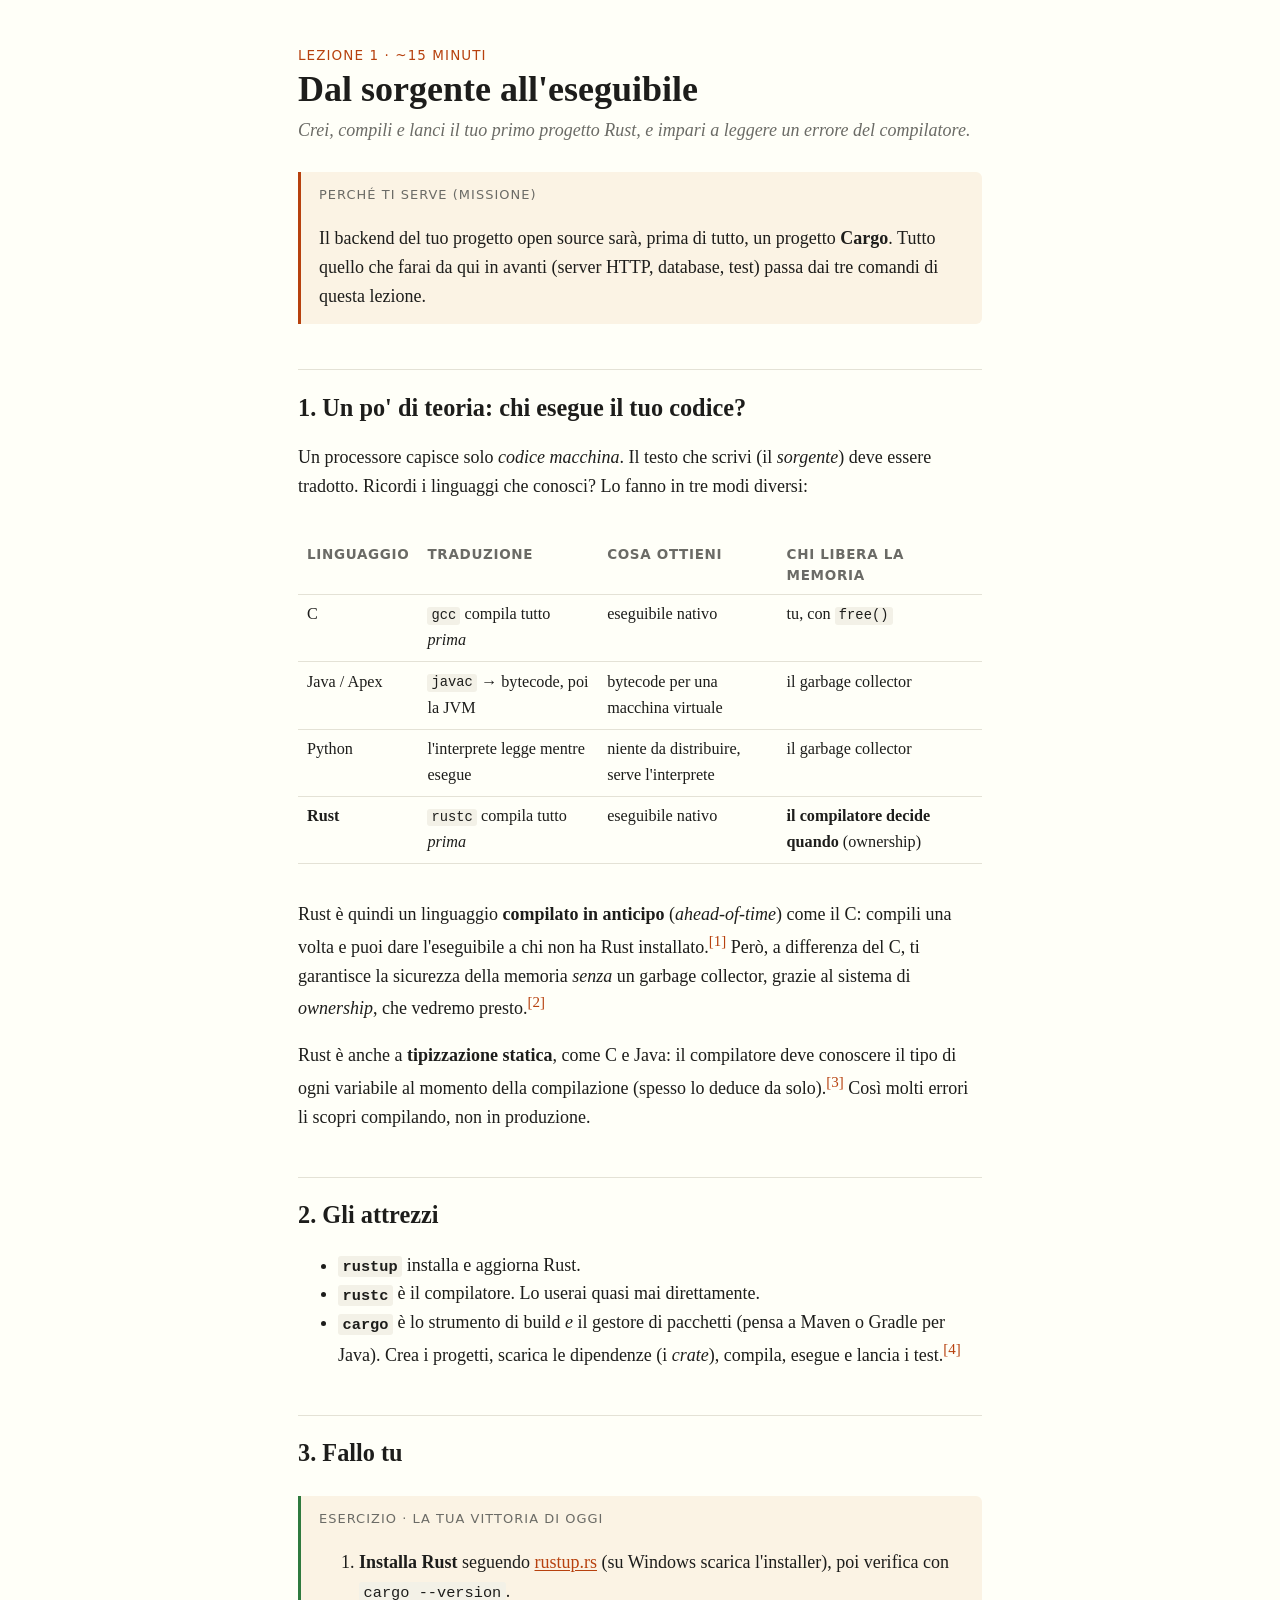
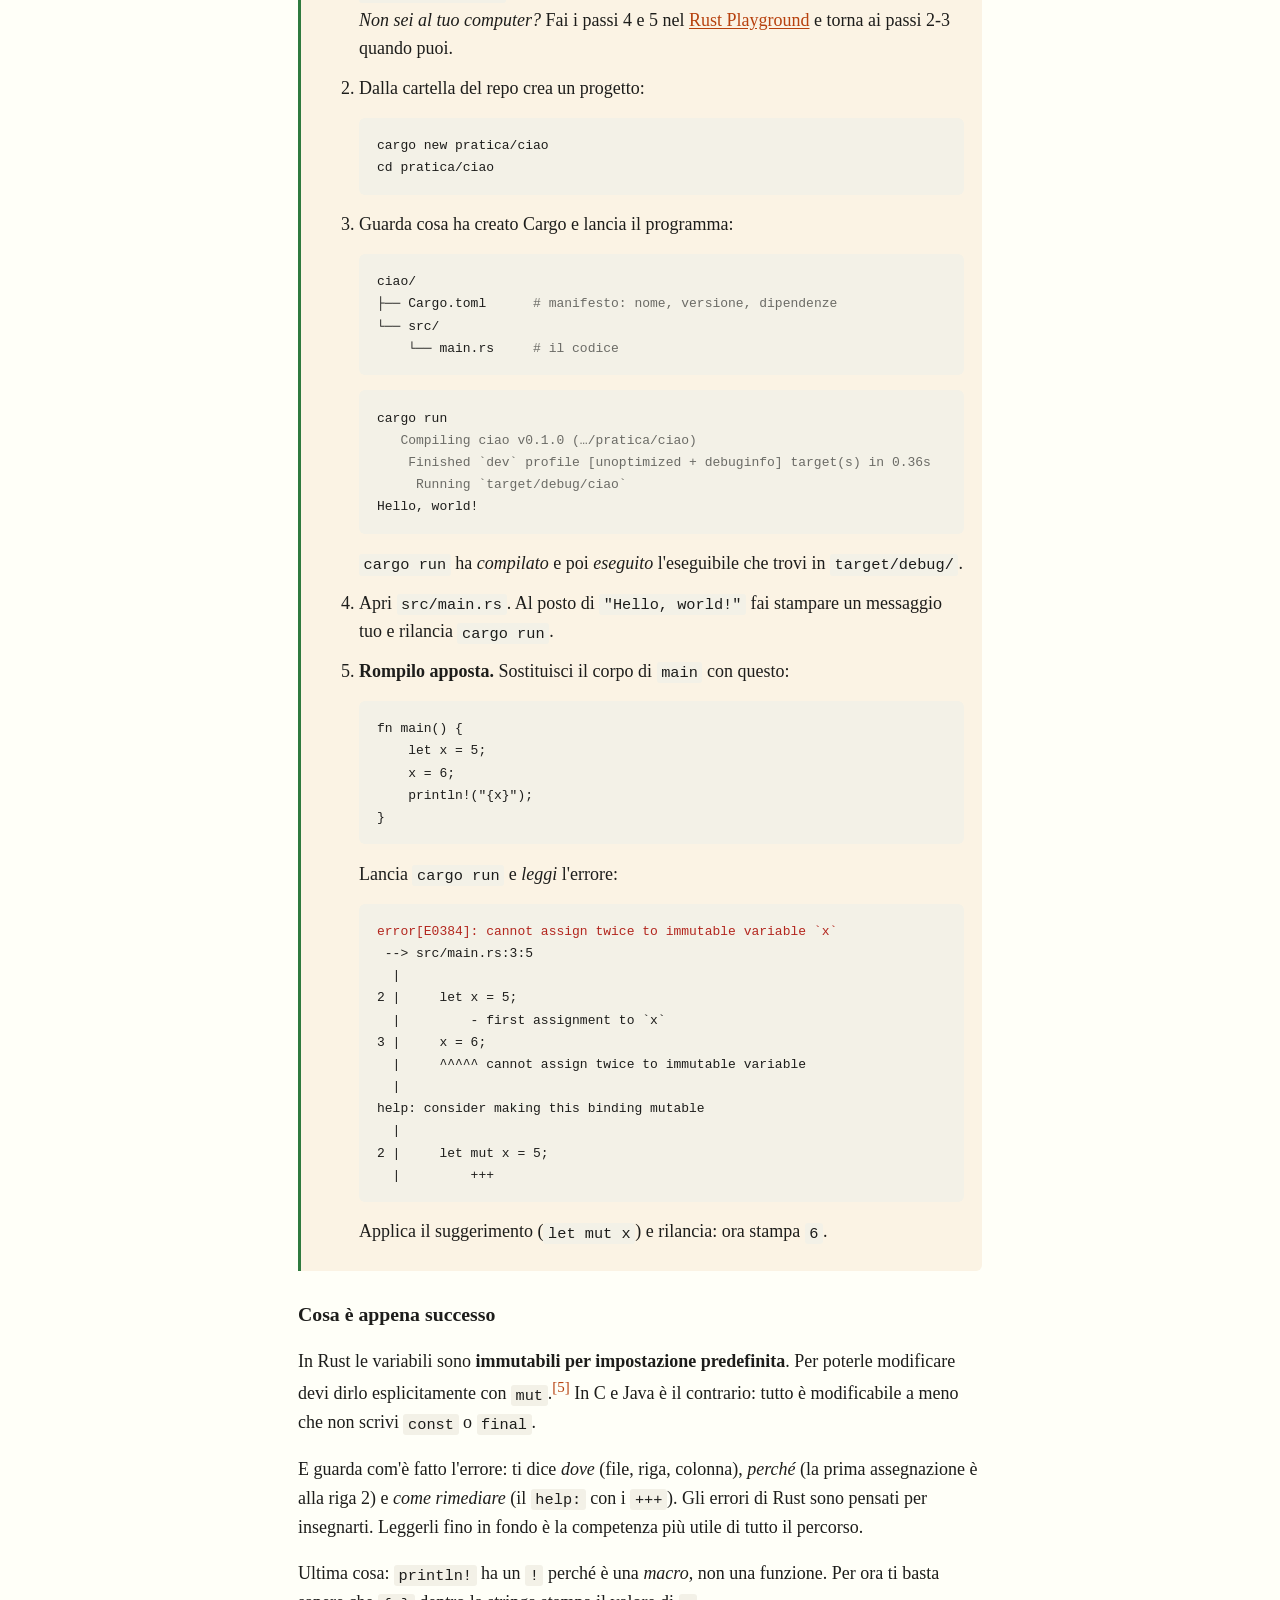
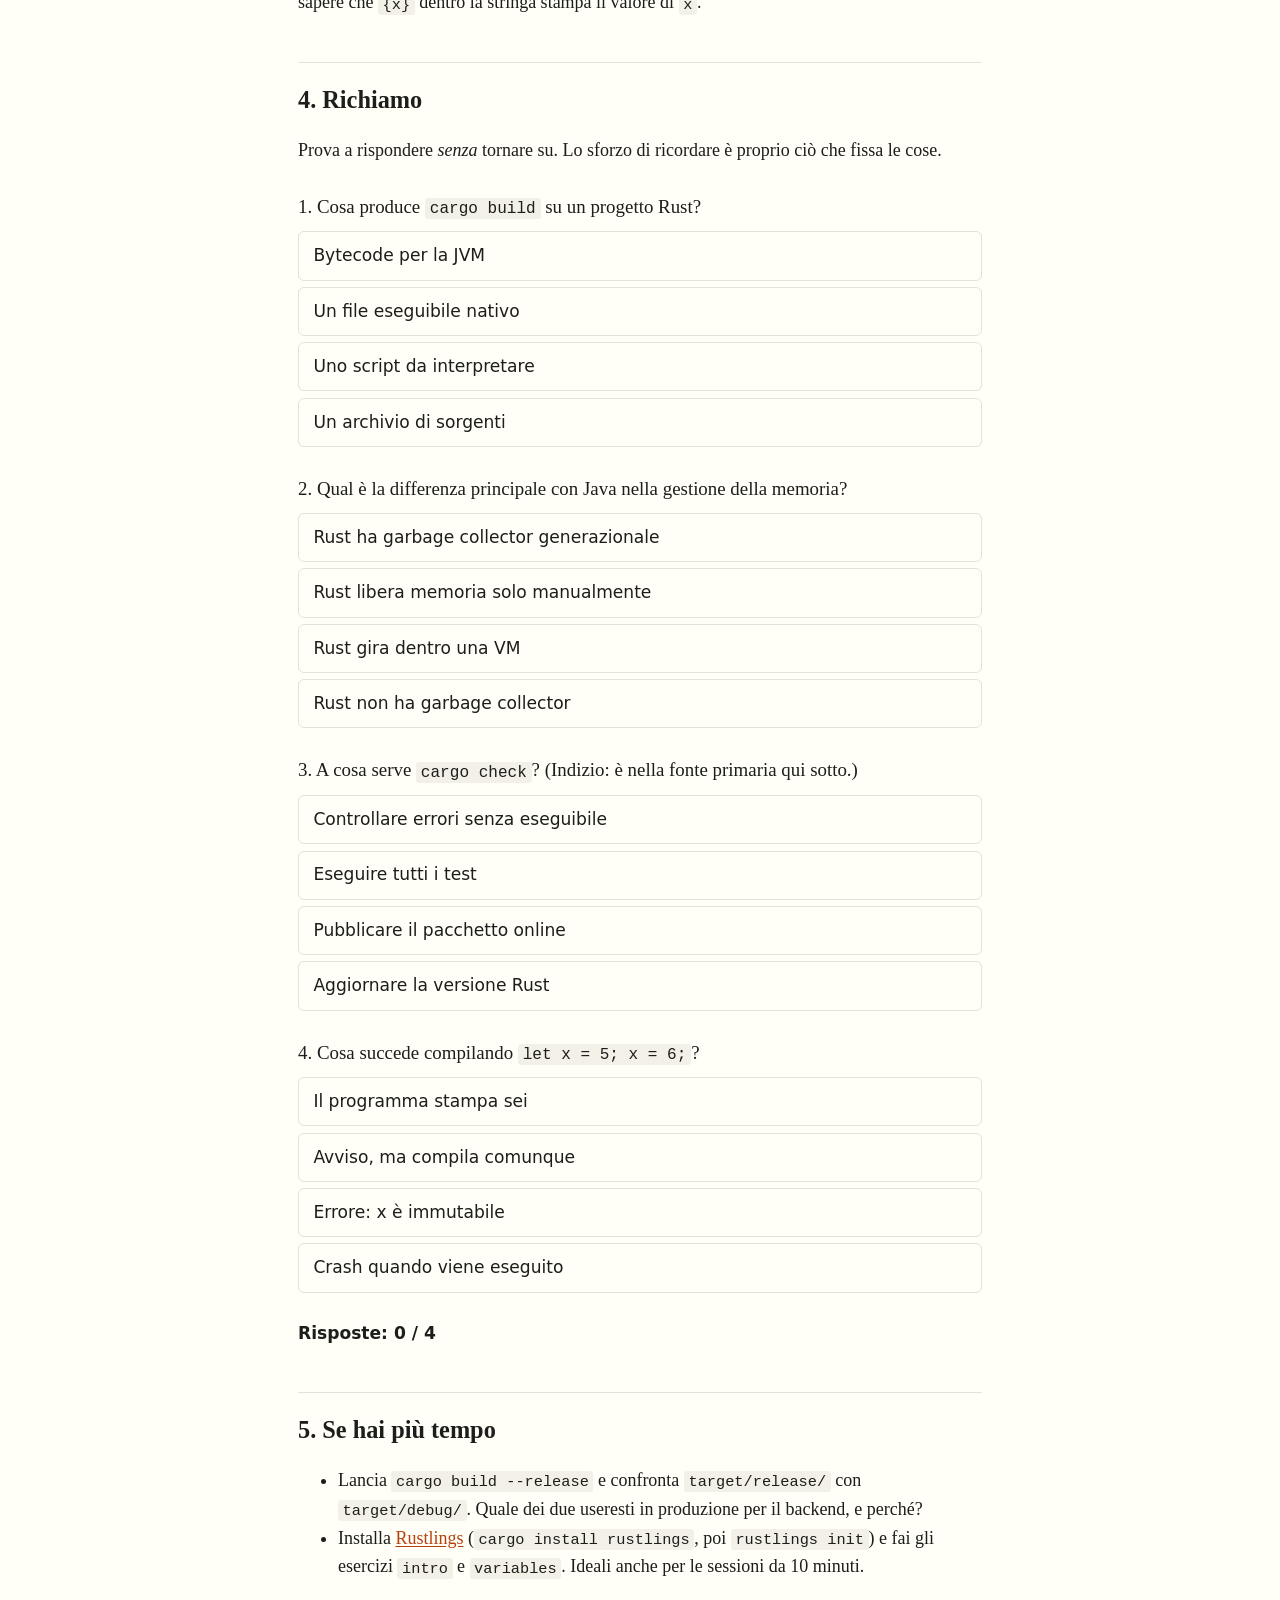
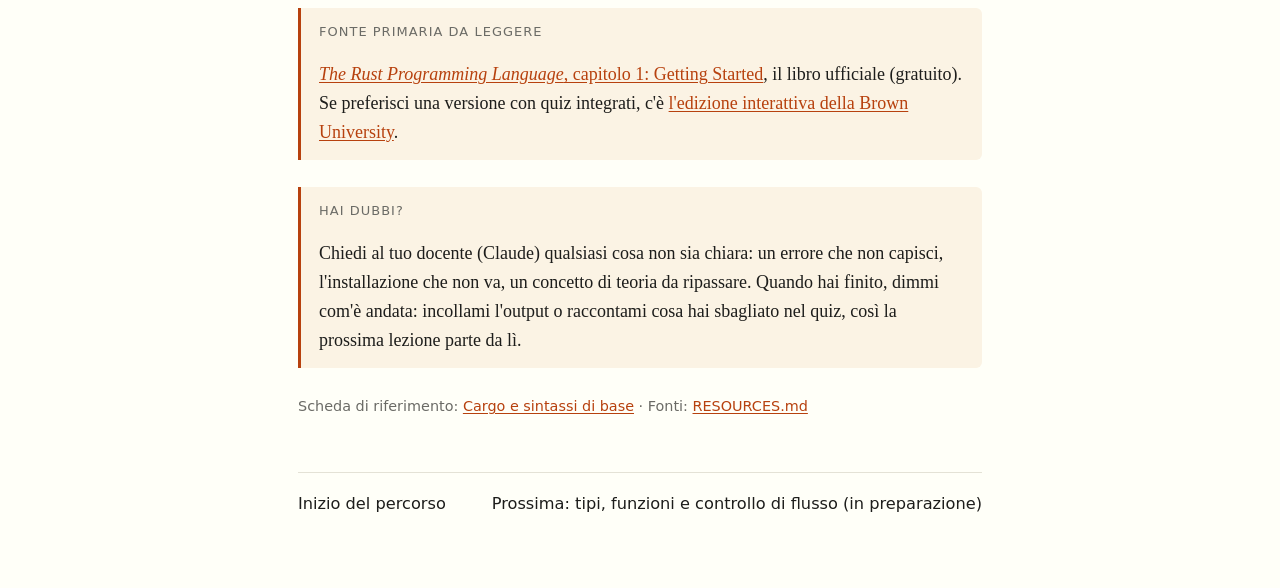
==== lessons/0001-dal-sorgente-all-eseguibile.html @ 7641df3b "Set up teaching workspace and first Rust lesson Mission, curated resources, teacher notes, first lea" ====
<!doctype html>
<html lang="it">
<head>
<meta charset="utf-8">
<meta name="viewport" content="width=device-width, initial-scale=1">
<title>Primo progetto Cargo</title>
<link rel="stylesheet" href="../assets/style.css">
</head>
<body>
<main>

<p class="kicker">Lezione 1 · ~15 minuti</p>
<h1>Dal sorgente all'eseguibile</h1>
<p class="subtitle">Crei, compili e lanci il tuo primo progetto Rust, e impari a leggere un errore del compilatore.</p>

<div class="note">
<span class="label">Perché ti serve (missione)</span>
<p>Il backend del tuo progetto open source sarà, prima di tutto, un progetto <strong>Cargo</strong>. Tutto quello che farai da qui in avanti (server HTTP, database, test) passa dai tre comandi di questa lezione.</p>
</div>

<h2>1. Un po' di teoria: chi esegue il tuo codice?</h2>

<p>Un processore capisce solo <em>codice macchina</em>. Il testo che scrivi (il <em>sorgente</em>) deve essere tradotto. Ricordi i linguaggi che conosci? Lo fanno in tre modi diversi:</p>

<div class="table-wrap">
<table>
<thead><tr><th>Linguaggio</th><th>Traduzione</th><th>Cosa ottieni</th><th>Chi libera la memoria</th></tr></thead>
<tbody>
<tr><td>C</td><td><code>gcc</code> compila tutto <em>prima</em></td><td>eseguibile nativo</td><td>tu, con <code>free()</code></td></tr>
<tr><td>Java / Apex</td><td><code>javac</code> → bytecode, poi la JVM</td><td>bytecode per una macchina virtuale</td><td>il garbage collector</td></tr>
<tr><td>Python</td><td>l'interprete legge mentre esegue</td><td>niente da distribuire, serve l'interprete</td><td>il garbage collector</td></tr>
<tr><td><strong>Rust</strong></td><td><code>rustc</code> compila tutto <em>prima</em></td><td>eseguibile nativo</td><td><strong>il compilatore decide quando</strong> (ownership)</td></tr>
</tbody>
</table>
</div>

<p>Rust è quindi un linguaggio <strong>compilato in anticipo</strong> (<em>ahead-of-time</em>) come il C: compili una volta e puoi dare l'eseguibile a chi non ha Rust installato.<sup><a href="https://doc.rust-lang.org/book/ch01-02-hello-world.html">[1]</a></sup> Però, a differenza del C, ti garantisce la sicurezza della memoria <em>senza</em> un garbage collector, grazie al sistema di <em>ownership</em>, che vedremo presto.<sup><a href="https://doc.rust-lang.org/book/ch04-00-understanding-ownership.html">[2]</a></sup></p>

<p>Rust è anche a <strong>tipizzazione statica</strong>, come C e Java: il compilatore deve conoscere il tipo di ogni variabile al momento della compilazione (spesso lo deduce da solo).<sup><a href="https://doc.rust-lang.org/book/ch03-02-data-types.html">[3]</a></sup> Così molti errori li scopri compilando, non in produzione.</p>

<h2>2. Gli attrezzi</h2>
<ul>
<li><strong><code>rustup</code></strong> installa e aggiorna Rust.</li>
<li><strong><code>rustc</code></strong> è il compilatore. Lo userai quasi mai direttamente.</li>
<li><strong><code>cargo</code></strong> è lo strumento di build <em>e</em> il gestore di pacchetti (pensa a Maven o Gradle per Java). Crea i progetti, scarica le dipendenze (i <em>crate</em>), compila, esegue e lancia i test.<sup><a href="https://doc.rust-lang.org/book/ch01-03-hello-cargo.html">[4]</a></sup></li>
</ul>

<h2>3. Fallo tu</h2>

<div class="task">
<span class="label">Esercizio · la tua vittoria di oggi</span>
<ol class="steps">
<li><strong>Installa Rust</strong> seguendo <a href="https://rustup.rs/">rustup.rs</a> (su Windows scarica l'installer), poi verifica con <code>cargo --version</code>.<br>
<em>Non sei al tuo computer?</em> Fai i passi 4 e 5 nel <a href="https://play.rust-lang.org/">Rust Playground</a> e torna ai passi 2-3 quando puoi.</li>
<li>Dalla cartella del repo crea un progetto:
<pre><code>cargo new pratica/ciao
cd pratica/ciao</code></pre></li>
<li>Guarda cosa ha creato Cargo e lancia il programma:
<pre><code>ciao/
├── Cargo.toml      <span class="out"># manifesto: nome, versione, dipendenze</span>
└── src/
    └── main.rs     <span class="out"># il codice</span></code></pre>
<pre><code>cargo run
<span class="out">   Compiling ciao v0.1.0 (…/pratica/ciao)
    Finished `dev` profile [unoptimized + debuginfo] target(s) in 0.36s
     Running `target/debug/ciao`</span>
Hello, world!</code></pre>
<code>cargo run</code> ha <em>compilato</em> e poi <em>eseguito</em> l'eseguibile che trovi in <code>target/debug/</code>.</li>
<li>Apri <code>src/main.rs</code>. Al posto di <code>"Hello, world!"</code> fai stampare un messaggio tuo e rilancia <code>cargo run</code>.</li>
<li><strong>Rompilo apposta.</strong> Sostituisci il corpo di <code>main</code> con questo:
<pre><code>fn main() {
    let x = 5;
    x = 6;
    println!("{x}");
}</code></pre>
Lancia <code>cargo run</code> e <em>leggi</em> l'errore:
<pre><code><span class="err">error[E0384]: cannot assign twice to immutable variable `x`</span>
 --> src/main.rs:3:5
  |
2 |     let x = 5;
  |         - first assignment to `x`
3 |     x = 6;
  |     ^^^^^ cannot assign twice to immutable variable
  |
help: consider making this binding mutable
  |
2 |     let mut x = 5;
  |         +++</code></pre>
Applica il suggerimento (<code>let mut x</code>) e rilancia: ora stampa <code>6</code>.</li>
</ol>
</div>

<h3>Cosa è appena successo</h3>
<p>In Rust le variabili sono <strong>immutabili per impostazione predefinita</strong>. Per poterle modificare devi dirlo esplicitamente con <code>mut</code>.<sup><a href="https://doc.rust-lang.org/book/ch03-01-variables-and-mutability.html">[5]</a></sup> In C e Java è il contrario: tutto è modificabile a meno che non scrivi <code>const</code> o <code>final</code>.</p>
<p>E guarda com'è fatto l'errore: ti dice <em>dove</em> (file, riga, colonna), <em>perché</em> (la prima assegnazione è alla riga 2) e <em>come rimediare</em> (il <code>help:</code> con i <code>+++</code>). Gli errori di Rust sono pensati per insegnarti. Leggerli fino in fondo è la competenza più utile di tutto il percorso.</p>
<p>Ultima cosa: <code>println!</code> ha un <code>!</code> perché è una <em>macro</em>, non una funzione. Per ora ti basta sapere che <code>{x}</code> dentro la stringa stampa il valore di <code>x</code>.</p>

<h2>4. Richiamo</h2>
<p>Prova a rispondere <em>senza</em> tornare su. Lo sforzo di ricordare è proprio ciò che fissa le cose.</p>

<div class="quiz">
<div class="q">
<p>1. Cosa produce <code>cargo build</code> su un progetto Rust?</p>
<button class="opt">Bytecode per la JVM</button>
<button class="opt" data-ok>Un file eseguibile nativo</button>
<button class="opt">Uno script da interpretare</button>
<button class="opt">Un archivio di sorgenti</button>
<p class="why">Rust compila in anticipo in codice macchina, come il C. Lo trovi in <code>target/debug/</code>.</p>
</div>
<div class="q">
<p>2. Qual è la differenza principale con Java nella gestione della memoria?</p>
<button class="opt">Rust ha garbage collector generazionale</button>
<button class="opt">Rust libera memoria solo manualmente</button>
<button class="opt">Rust gira dentro una VM</button>
<button class="opt" data-ok>Rust non ha garbage collector</button>
<p class="why">Niente GC e niente <code>free()</code> manuale: è il sistema di ownership a stabilire, in compilazione, quando liberare la memoria.</p>
</div>
<div class="q">
<p>3. A cosa serve <code>cargo check</code>? (Indizio: è nella fonte primaria qui sotto.)</p>
<button class="opt" data-ok>Controllare errori senza eseguibile</button>
<button class="opt">Eseguire tutti i test</button>
<button class="opt">Pubblicare il pacchetto online</button>
<button class="opt">Aggiornare la versione Rust</button>
<p class="why">Verifica che il codice compili senza generare l'eseguibile, quindi è più veloce di <code>cargo build</code>. Ottimo da lanciare spesso mentre scrivi.</p>
</div>
<div class="q">
<p>4. Cosa succede compilando <code>let x = 5; x = 6;</code>?</p>
<button class="opt">Il programma stampa sei</button>
<button class="opt">Avviso, ma compila comunque</button>
<button class="opt" data-ok>Errore: x è immutabile</button>
<button class="opt">Crash quando viene eseguito</button>
<p class="why">Errore di compilazione E0384. Si risolve con <code>let mut x = 5;</code>.</p>
</div>
<p class="score"></p>
</div>

<h2>5. Se hai più tempo</h2>
<ul>
<li>Lancia <code>cargo build --release</code> e confronta <code>target/release/</code> con <code>target/debug/</code>. Quale dei due useresti in produzione per il backend, e perché?</li>
<li>Installa <a href="https://rustlings.rust-lang.org/">Rustlings</a> (<code>cargo install rustlings</code>, poi <code>rustlings init</code>) e fai gli esercizi <code>intro</code> e <code>variables</code>. Ideali anche per le sessioni da 10 minuti.</li>
</ul>

<div class="source">
<span class="label">Fonte primaria da leggere</span>
<p><a href="https://doc.rust-lang.org/book/ch01-00-getting-started.html"><em>The Rust Programming Language</em>, capitolo 1: Getting Started</a>, il libro ufficiale (gratuito). Se preferisci una versione con quiz integrati, c'è <a href="https://rust-book.cs.brown.edu/ch01-00-getting-started.html">l'edizione interattiva della Brown University</a>.</p>
</div>

<div class="ask">
<span class="label">Hai dubbi?</span>
<p>Chiedi al tuo docente (Claude) qualsiasi cosa non sia chiara: un errore che non capisci, l'installazione che non va, un concetto di teoria da ripassare. Quando hai finito, dimmi com'è andata: incollami l'output o raccontami cosa hai sbagliato nel quiz, così la prossima lezione parte da lì.</p>
</div>

<p class="meta">Scheda di riferimento: <a href="../reference/cargo-e-basi.html">Cargo e sintassi di base</a> · Fonti: <a href="../RESOURCES.md">RESOURCES.md</a></p>

<nav class="pager">
<span>Inizio del percorso</span>
<span>Prossima: tipi, funzioni e controllo di flusso (in preparazione)</span>
</nav>

</main>
<script src="../assets/quiz.js"></script>
</body>
</html>
---- assets/style.css ----
/* Foglio di stile condiviso da tutte le lezioni e i riferimenti. */
:root {
  --bg: #fffff8;
  --fg: #1d1d1b;
  --muted: #6b6b66;
  --accent: #b7410e; /* ruggine */
  --rule: #e4e2d6;
  --code-bg: #f3f1e7;
  --ok: #2f7a3e;
  --ko: #b3261e;
  --note-bg: #fbf3e4;
  --measure: 38rem;
}
@media (prefers-color-scheme: dark) {
  :root:not([data-theme="light"]) {
    --bg: #161614; --fg: #e9e7df; --muted: #a09e95; --accent: #e07a48;
    --rule: #33322d; --code-bg: #22211e; --ok: #6cc380; --ko: #f08a80; --note-bg: #26221a;
  }
}
:root[data-theme="dark"] {
  --bg: #161614; --fg: #e9e7df; --muted: #a09e95; --accent: #e07a48;
  --rule: #33322d; --code-bg: #22211e; --ok: #6cc380; --ko: #f08a80; --note-bg: #26221a;
}

* { box-sizing: border-box; }
html { font-size: 18px; }
body {
  margin: 0; padding: 2.5rem 1rem 4rem;
  background: var(--bg); color: var(--fg);
  font-family: "Iowan Old Style", "Palatino Linotype", Palatino, Georgia, serif;
  line-height: 1.6;
}
main { max-width: var(--measure); margin: 0 auto; }
h1, h2, h3 { font-weight: 600; line-height: 1.25; }
h1 { font-size: 2rem; margin: 0 0 .25rem; }
h2 { font-size: 1.35rem; margin-top: 2.5rem; border-top: 1px solid var(--rule); padding-top: 1.25rem; }
h3 { font-size: 1.1rem; margin-top: 1.75rem; }
.kicker { color: var(--accent); text-transform: uppercase; letter-spacing: .08em; font-size: .75rem; font-family: system-ui, sans-serif; margin: 0; }
.subtitle { color: var(--muted); font-style: italic; margin-top: 0; }
.meta { font-family: system-ui, sans-serif; font-size: .8rem; color: var(--muted); }
a { color: var(--accent); text-underline-offset: 2px; }
code, pre { font-family: ui-monospace, "SF Mono", Menlo, Consolas, monospace; font-size: .85em; }
code { background: var(--code-bg); padding: .1em .3em; border-radius: 3px; }
pre { background: var(--code-bg); padding: .9rem 1rem; border-radius: 6px; overflow-x: auto; line-height: 1.45; }
pre code { background: none; padding: 0; }
.out { color: var(--muted); }
.err { color: var(--ko); }
.note, .tip, .task, .source, .ask {
  border-left: 3px solid var(--accent); background: var(--note-bg);
  padding: .75rem 1rem; margin: 1.5rem 0; border-radius: 0 6px 6px 0;
}
.note > :first-child, .tip > :first-child, .task > :first-child, .source > :first-child, .ask > :first-child { margin-top: 0; }
.note > :last-child, .tip > :last-child, .task > :last-child, .source > :last-child, .ask > :last-child { margin-bottom: 0; }
.task { border-left-color: var(--ok); }
.label { font-family: system-ui, sans-serif; font-size: .72rem; text-transform: uppercase; letter-spacing: .08em; color: var(--muted); display: block; margin-bottom: .25rem; }
table { border-collapse: collapse; width: 100%; font-size: .9rem; margin: 1rem 0; }
th, td { text-align: left; padding: .4rem .5rem; border-bottom: 1px solid var(--rule); vertical-align: top; }
th { font-family: system-ui, sans-serif; font-size: .75rem; text-transform: uppercase; letter-spacing: .05em; color: var(--muted); }
.table-wrap { overflow-x: auto; }
sup a { text-decoration: none; }
ol.steps li { margin-bottom: .6rem; }
details { margin: 1rem 0; }
summary { cursor: pointer; font-family: system-ui, sans-serif; font-size: .9rem; color: var(--accent); }
nav.pager { display: flex; justify-content: space-between; gap: 1rem; margin-top: 3rem; font-family: system-ui, sans-serif; font-size: .9rem; border-top: 1px solid var(--rule); padding-top: 1rem; }

/* Quiz (vedi assets/quiz.js) */
.quiz { font-family: system-ui, sans-serif; font-size: .95rem; }
.quiz .q { margin: 1.5rem 0; }
.quiz .q p { font-family: "Iowan Old Style", Palatino, Georgia, serif; font-size: 1.05rem; margin-bottom: .5rem; }
.quiz button.opt {
  display: block; width: 100%; text-align: left; margin: .35rem 0; padding: .55rem .8rem;
  background: transparent; color: var(--fg); border: 1px solid var(--rule); border-radius: 6px;
  font: inherit; cursor: pointer;
}
.quiz button.opt:hover:not(:disabled) { border-color: var(--accent); }
.quiz button.opt.ok { border-color: var(--ok); color: var(--ok); font-weight: 600; }
.quiz button.opt.ko { border-color: var(--ko); color: var(--ko); text-decoration: line-through; }
.quiz button.opt:disabled { cursor: default; }
.quiz .why { display: none; margin: .5rem 0 0; color: var(--muted); font-size: .9rem; }
.quiz .q.done .why { display: block; }
.quiz .score { font-weight: 600; }

@media print {
  body { background: #fff; color: #000; padding: 0; }
  a { color: #000; }
  .quiz button.opt { border-color: #999; }
  nav.pager, .no-print { display: none; }
}
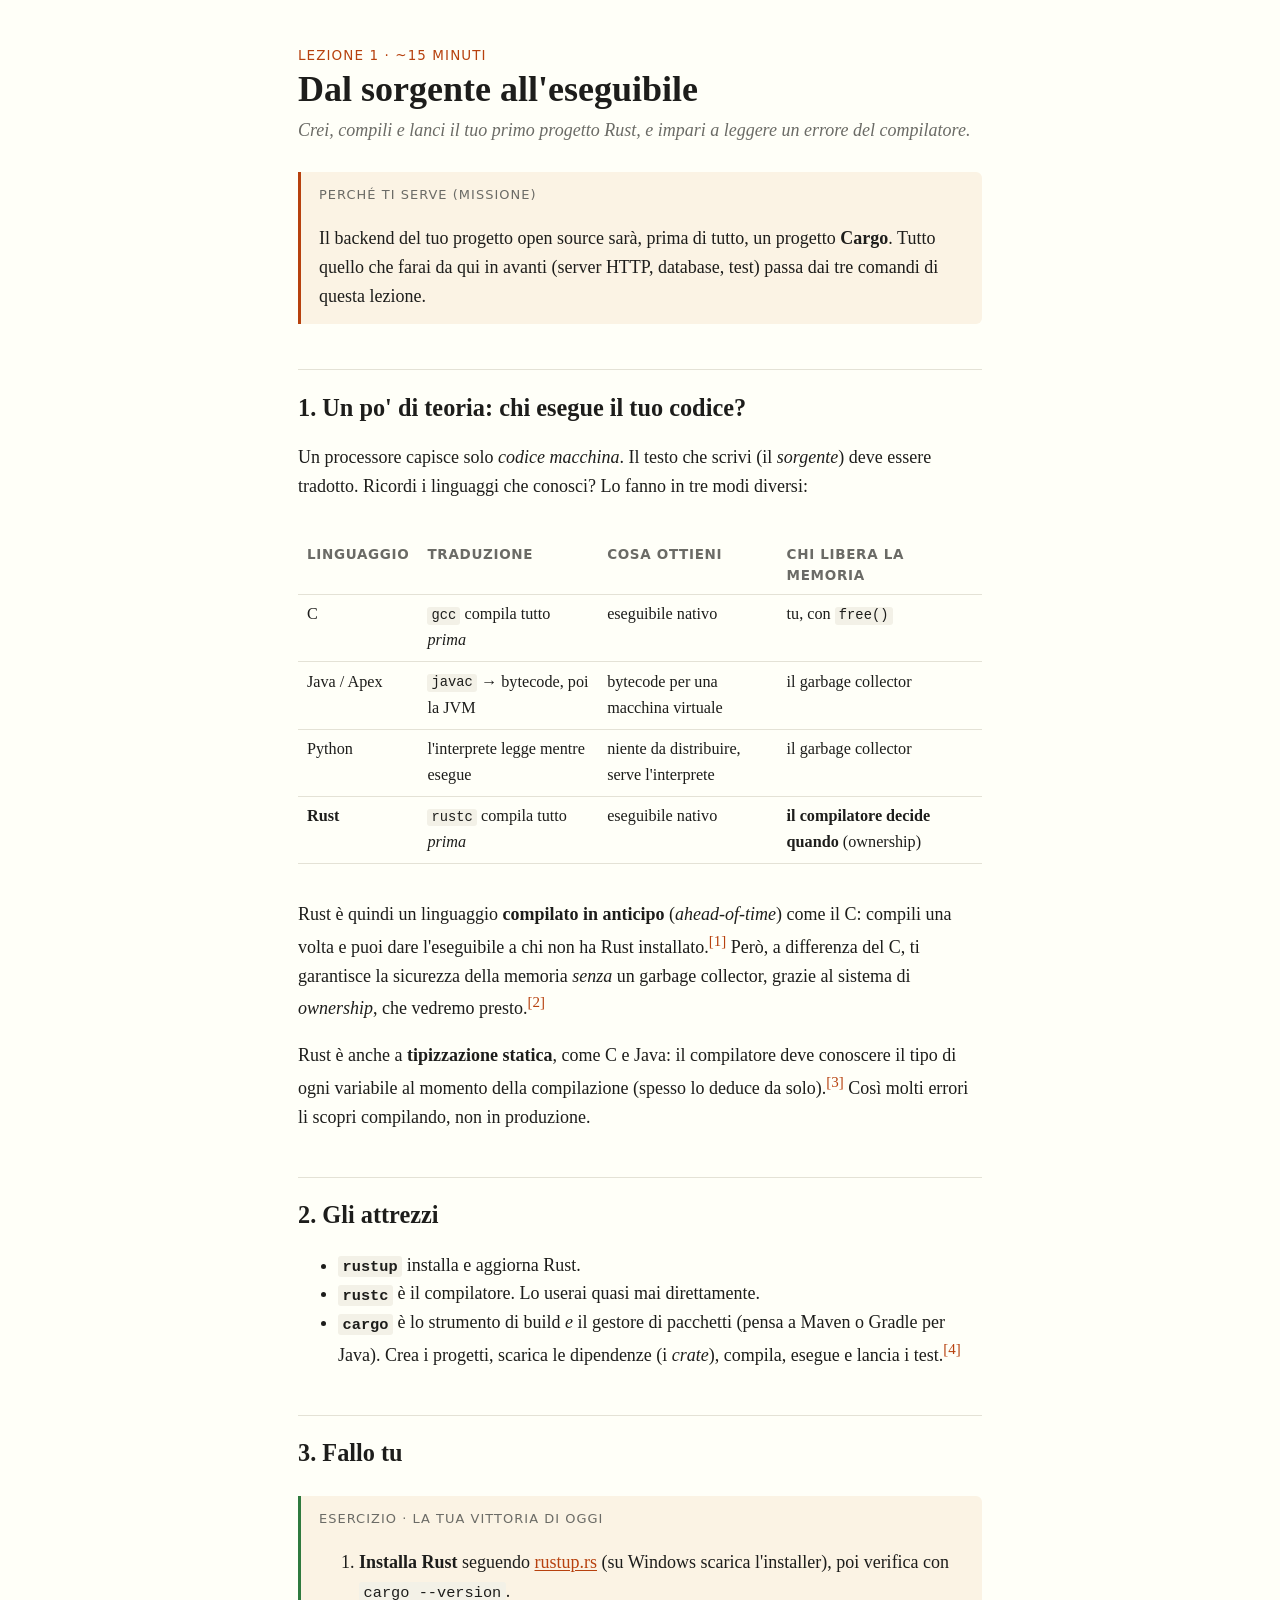
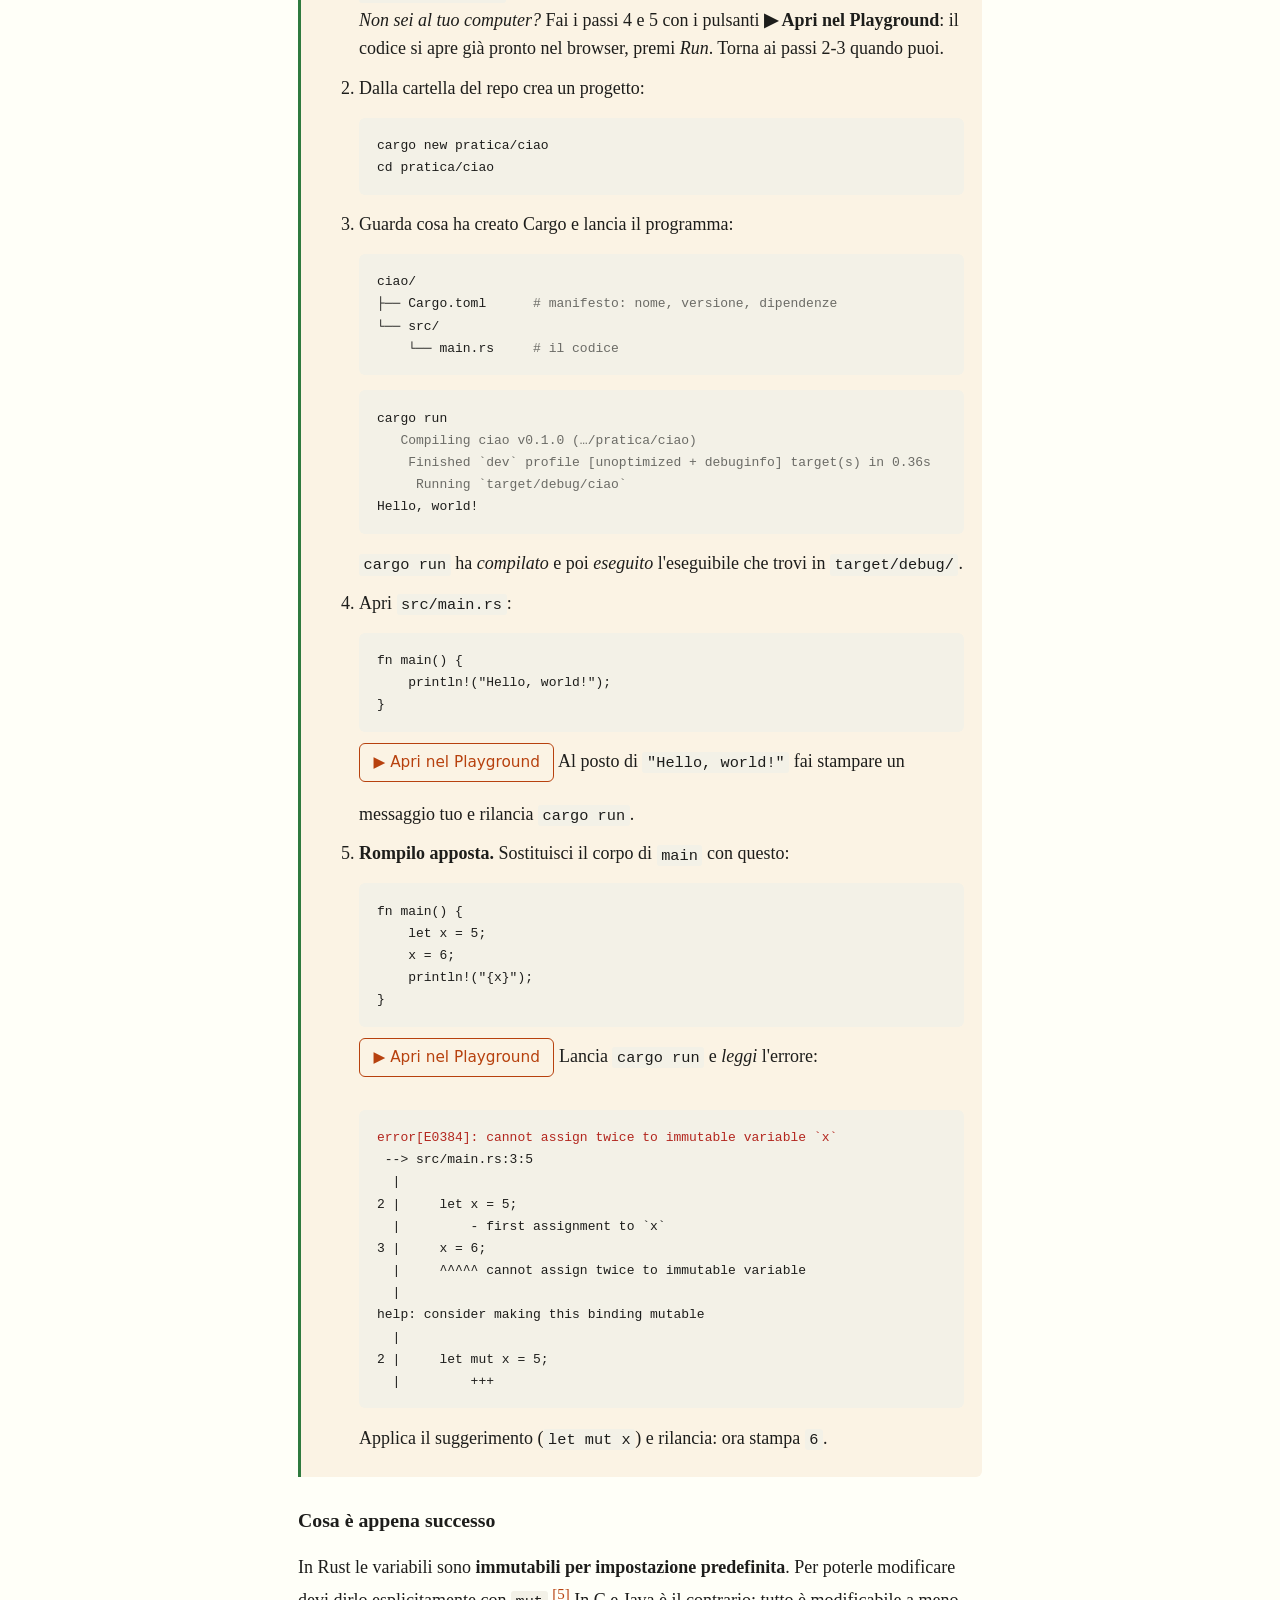
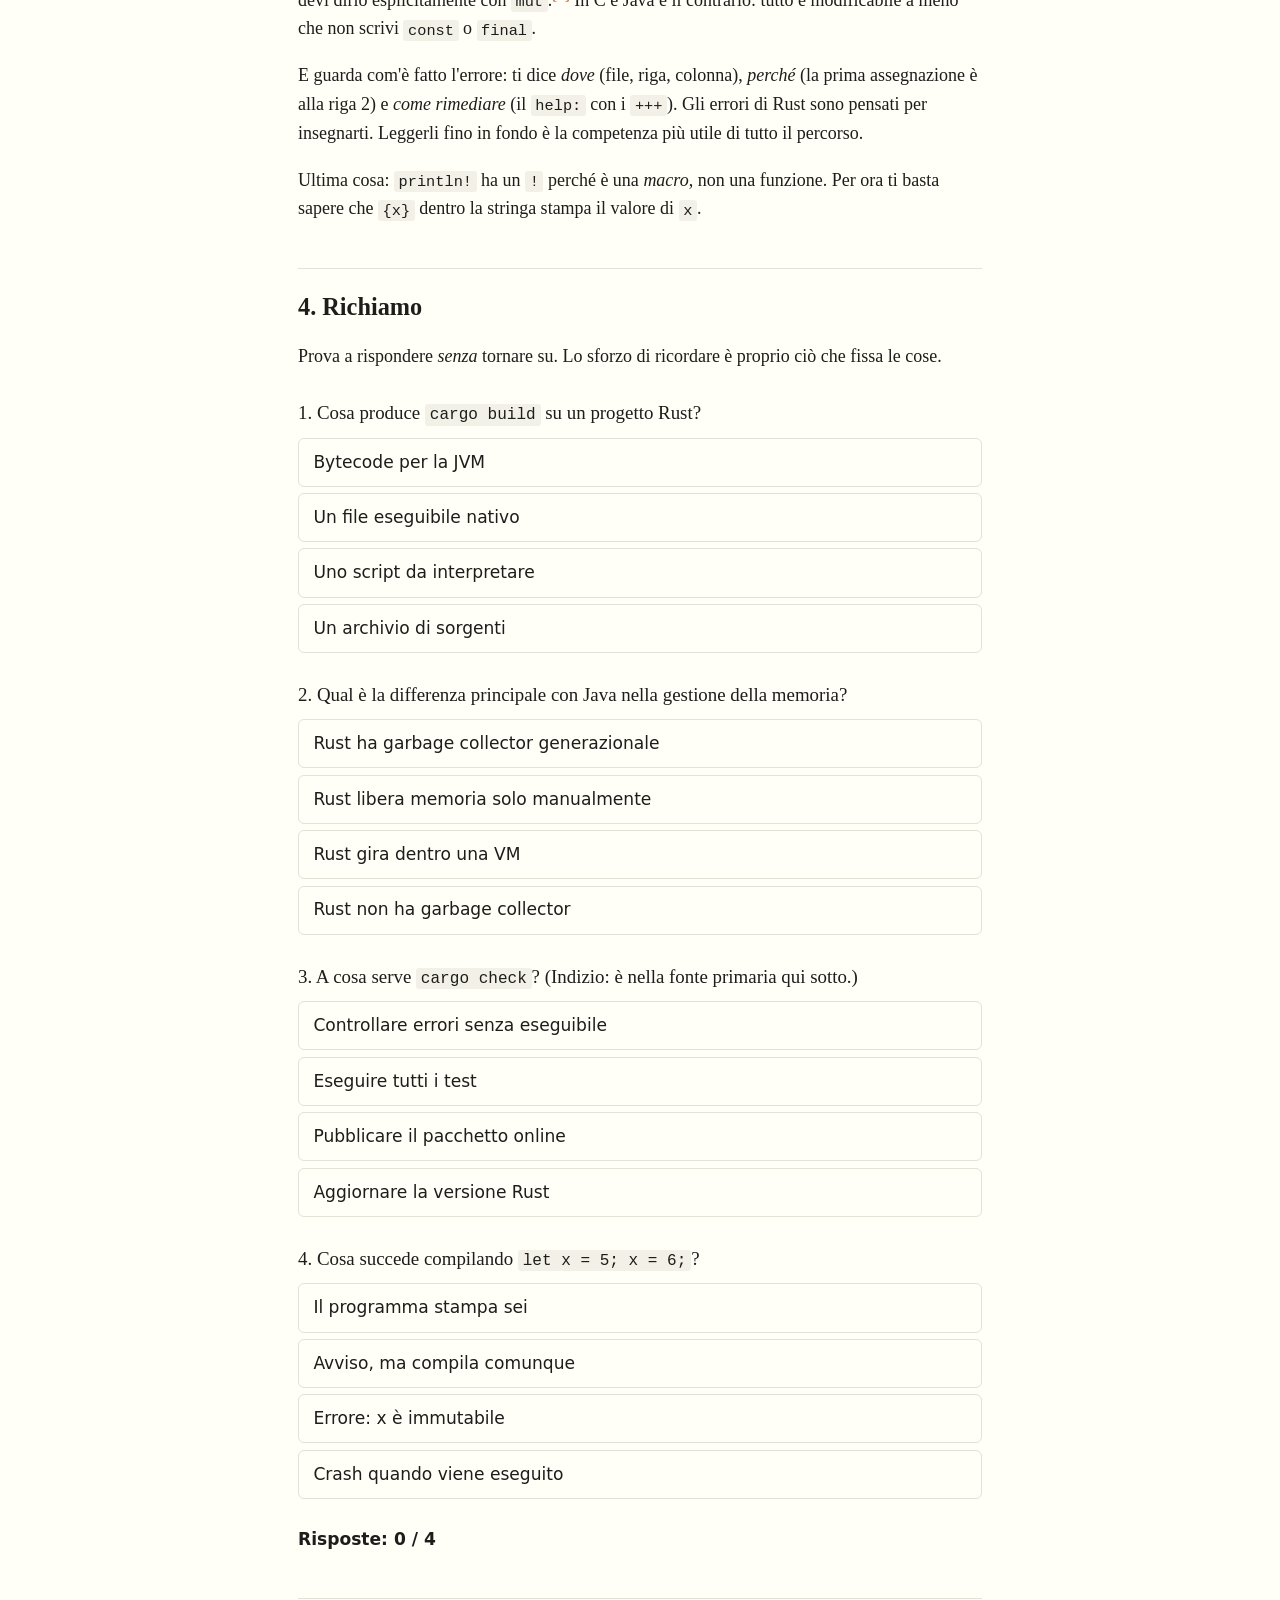
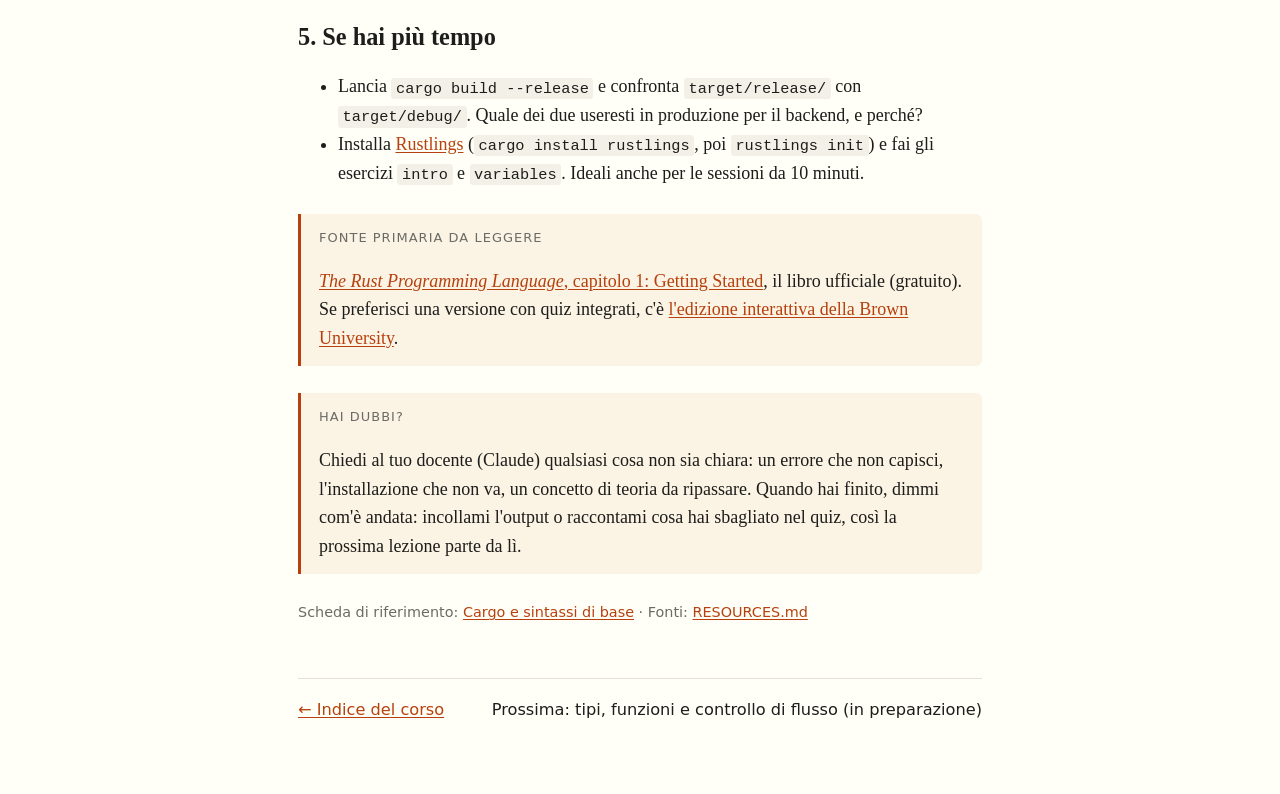
==== commit 60c8bd44: "Publish the course on GitHub Pages Add a course index with saved quiz progress, a Playground button " ====
--- a/lessons/0001-dal-sorgente-all-eseguibile.html
+++ b/lessons/0001-dal-sorgente-all-eseguibile.html
@@ -51,7 +51,7 @@
 <span class="label">Esercizio · la tua vittoria di oggi</span>
 <ol class="steps">
 <li><strong>Installa Rust</strong> seguendo <a href="https://rustup.rs/">rustup.rs</a> (su Windows scarica l'installer), poi verifica con <code>cargo --version</code>.<br>
-<em>Non sei al tuo computer?</em> Fai i passi 4 e 5 nel <a href="https://play.rust-lang.org/">Rust Playground</a> e torna ai passi 2-3 quando puoi.</li>
+<em>Non sei al tuo computer?</em> Fai i passi 4 e 5 con i pulsanti <strong>▶ Apri nel Playground</strong>: il codice si apre già pronto nel browser, premi <em>Run</em>. Torna ai passi 2-3 quando puoi.</li>
 <li>Dalla cartella del repo crea un progetto:
 <pre><code>cargo new pratica/ciao
 cd pratica/ciao</code></pre></li>
@@ -66,9 +66,13 @@
      Running `target/debug/ciao`</span>
 Hello, world!</code></pre>
 <code>cargo run</code> ha <em>compilato</em> e poi <em>eseguito</em> l'eseguibile che trovi in <code>target/debug/</code>.</li>
-<li>Apri <code>src/main.rs</code>. Al posto di <code>"Hello, world!"</code> fai stampare un messaggio tuo e rilancia <code>cargo run</code>.</li>
+<li>Apri <code>src/main.rs</code>:
+<pre class="play"><code>fn main() {
+    println!("Hello, world!");
+}</code></pre>
+Al posto di <code>"Hello, world!"</code> fai stampare un messaggio tuo e rilancia <code>cargo run</code>.</li>
 <li><strong>Rompilo apposta.</strong> Sostituisci il corpo di <code>main</code> con questo:
-<pre><code>fn main() {
+<pre class="play"><code>fn main() {
     let x = 5;
     x = 6;
     println!("{x}");
@@ -98,7 +102,7 @@
 <h2>4. Richiamo</h2>
 <p>Prova a rispondere <em>senza</em> tornare su. Lo sforzo di ricordare è proprio ciò che fissa le cose.</p>
 
-<div class="quiz">
+<div class="quiz" data-id="0001">
 <div class="q">
 <p>1. Cosa produce <code>cargo build</code> su un progetto Rust?</p>
 <button class="opt">Bytecode per la JVM</button>
@@ -150,14 +154,15 @@
 <p>Chiedi al tuo docente (Claude) qualsiasi cosa non sia chiara: un errore che non capisci, l'installazione che non va, un concetto di teoria da ripassare. Quando hai finito, dimmi com'è andata: incollami l'output o raccontami cosa hai sbagliato nel quiz, così la prossima lezione parte da lì.</p>
 </div>
 
-<p class="meta">Scheda di riferimento: <a href="../reference/cargo-e-basi.html">Cargo e sintassi di base</a> · Fonti: <a href="../RESOURCES.md">RESOURCES.md</a></p>
+<p class="meta">Scheda di riferimento: <a href="../reference/cargo-e-basi.html">Cargo e sintassi di base</a> · Fonti: <a href="https://github.com/Leixien/LearningRust/blob/main/RESOURCES.md">RESOURCES.md</a></p>
 
 <nav class="pager">
-<span>Inizio del percorso</span>
+<a href="../index.html">← Indice del corso</a>
 <span>Prossima: tipi, funzioni e controllo di flusso (in preparazione)</span>
 </nav>
 
 </main>
 <script src="../assets/quiz.js"></script>
+<script src="../assets/playground.js"></script>
 </body>
 </html>
--- a/assets/style.css
+++ b/assets/style.css
@@ -63,6 +63,20 @@
 summary { cursor: pointer; font-family: system-ui, sans-serif; font-size: .9rem; color: var(--accent); }
 nav.pager { display: flex; justify-content: space-between; gap: 1rem; margin-top: 3rem; font-family: system-ui, sans-serif; font-size: .9rem; border-top: 1px solid var(--rule); padding-top: 1rem; }
 
+/* Playground (vedi assets/playground.js) */
+a.play-btn {
+  display: inline-block; margin: -.5rem 0 1rem; padding: .35rem .75rem;
+  font-family: system-ui, sans-serif; font-size: .85rem; text-decoration: none;
+  border: 1px solid var(--accent); border-radius: 6px;
+}
+a.play-btn:hover { background: var(--accent); color: var(--bg); }
+
+/* Indice del corso */
+ol.lessons { padding-left: 1.2rem; }
+ol.lessons li { margin: .6rem 0; }
+.badge { font-family: system-ui, sans-serif; font-size: .75rem; color: var(--muted); margin-left: .4rem; }
+.badge.ok { color: var(--ok); }
+
 /* Quiz (vedi assets/quiz.js) */
 .quiz { font-family: system-ui, sans-serif; font-size: .95rem; }
 .quiz .q { margin: 1.5rem 0; }
